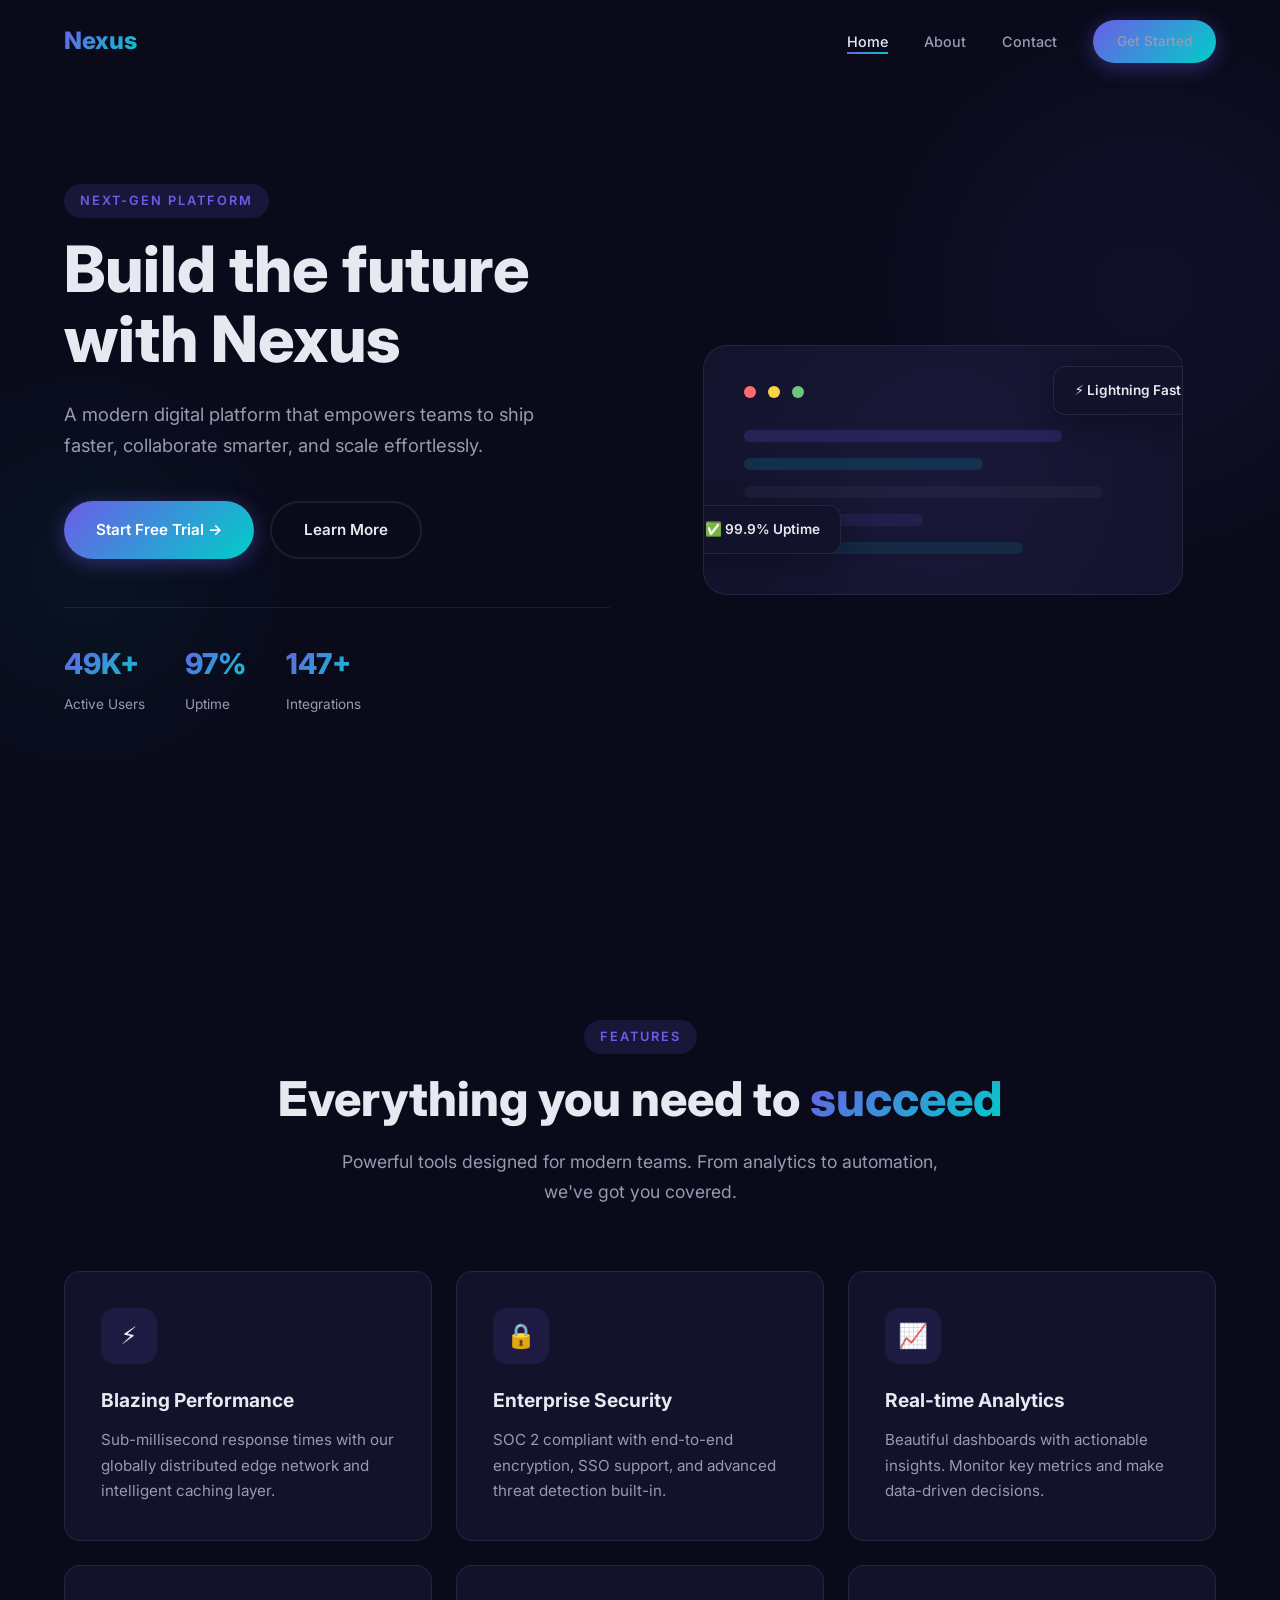
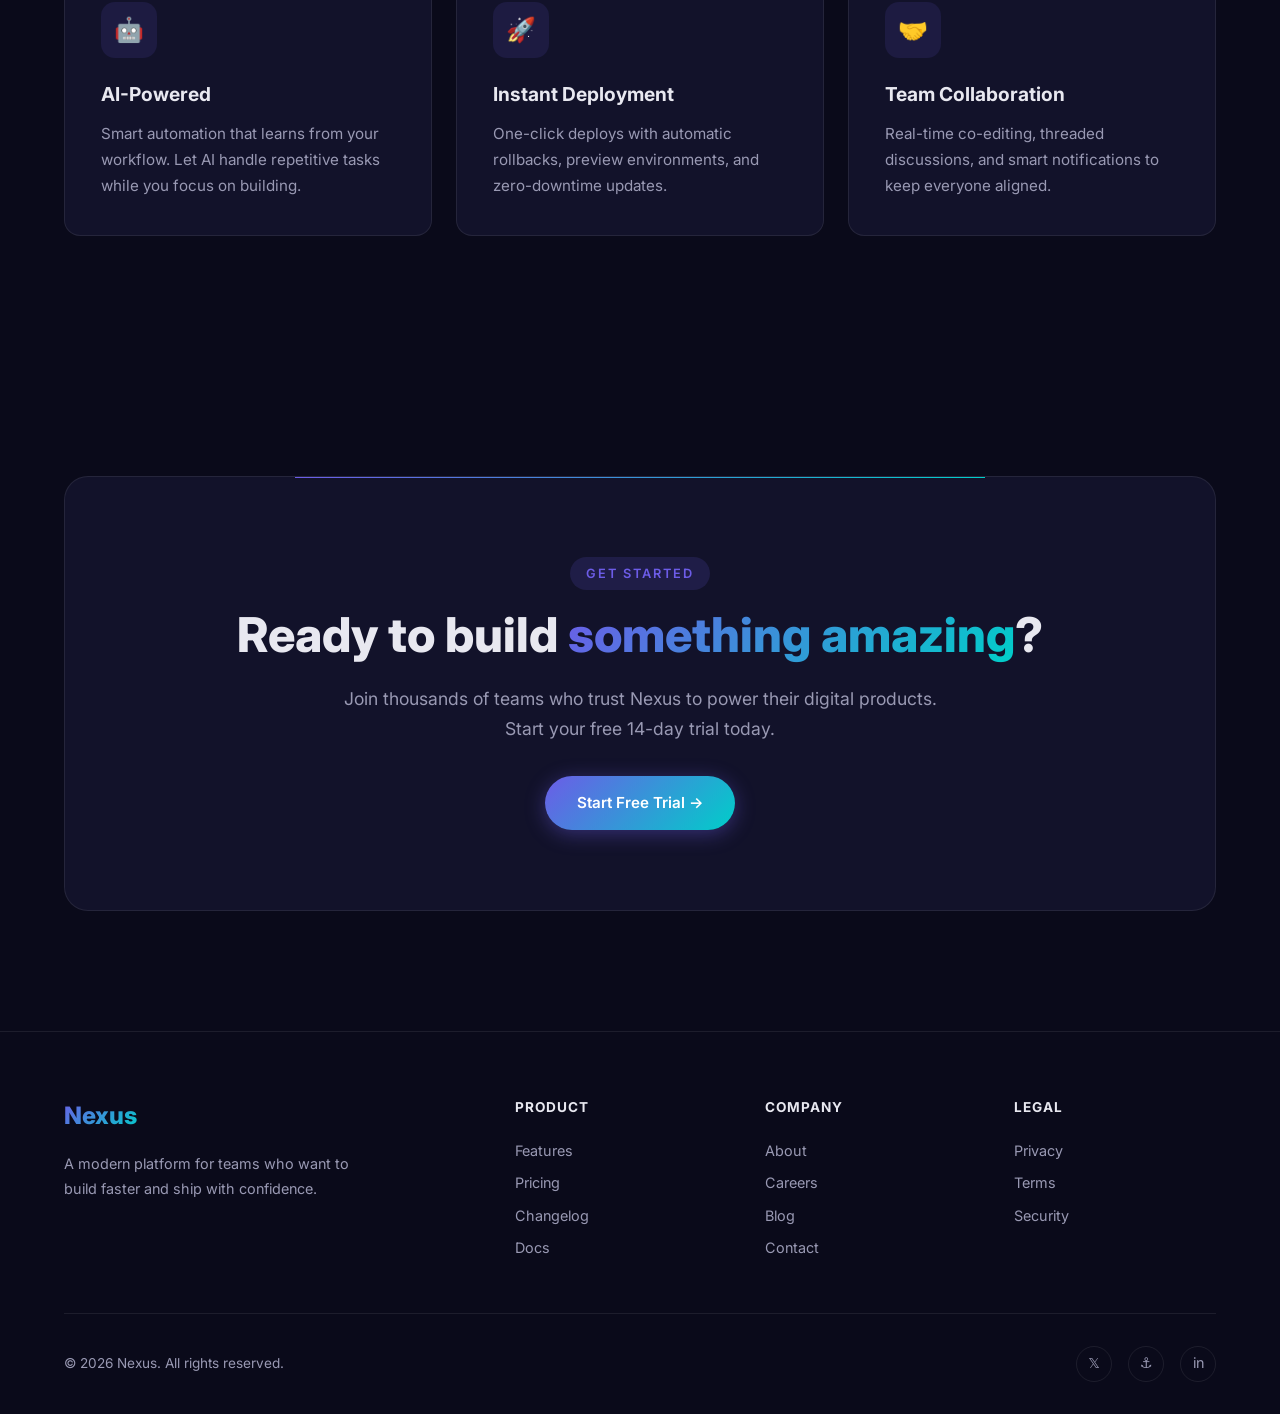
==== index.html @ 39cd7550 "Add modern 3-page Nexus website with HTML, CSS, and JS - Landing page with hero, features grid, CTA " ====
<!DOCTYPE html>
<html lang="en">
<head>
  <meta charset="UTF-8">
  <meta name="viewport" content="width=device-width, initial-scale=1.0">
  <title>Nexus - Modern Digital Platform</title>
  <link rel="preconnect" href="https://fonts.googleapis.com">
  <link href="https://fonts.googleapis.com/css2?family=Inter:wght@400;500;600;700;800&display=swap" rel="stylesheet">
  <link rel="stylesheet" href="css/style.css">
</head>
<body>

  <!-- Navbar -->
  <nav class="navbar">
    <div class="container">
      <a href="index.html" class="logo">Nexus</a>
      <ul class="nav-links">
        <li><a href="index.html" class="active">Home</a></li>
        <li><a href="about.html">About</a></li>
        <li><a href="contact.html">Contact</a></li>
        <li><a href="contact.html" class="btn btn-primary nav-cta">Get Started</a></li>
      </ul>
      <button class="hamburger" aria-label="Toggle menu">
        <span></span><span></span><span></span>
      </button>
    </div>
  </nav>

  <!-- Hero -->
  <section class="hero">
    <div class="orb orb-1"></div>
    <div class="orb orb-2"></div>
    <div class="container">
      <div class="hero-grid">
        <div class="hero-content fade-up">
          <span class="section-label">Next-Gen Platform</span>
          <h1>Build the future with <span class="highlight">Nexus</span></h1>
          <p>A modern digital platform that empowers teams to ship faster, collaborate smarter, and scale effortlessly.</p>
          <div class="hero-buttons">
            <a href="contact.html" class="btn btn-primary">Start Free Trial &rarr;</a>
            <a href="about.html" class="btn btn-outline">Learn More</a>
          </div>
          <div class="hero-stats">
            <div class="stat">
              <h3 data-count="50" data-suffix="K+">0</h3>
              <p>Active Users</p>
            </div>
            <div class="stat">
              <h3 data-count="99" data-suffix="%">0</h3>
              <p>Uptime</p>
            </div>
            <div class="stat">
              <h3 data-count="150" data-suffix="+">0</h3>
              <p>Integrations</p>
            </div>
          </div>
        </div>
        <div class="hero-visual fade-up">
          <div class="hero-card">
            <div class="hero-card-header">
              <div class="hero-card-dot"></div>
              <div class="hero-card-dot"></div>
              <div class="hero-card-dot"></div>
            </div>
            <div class="hero-card-lines">
              <div class="hero-card-line"></div>
              <div class="hero-card-line"></div>
              <div class="hero-card-line"></div>
              <div class="hero-card-line"></div>
              <div class="hero-card-line"></div>
            </div>
            <div class="floating-badge badge-1">&#9889; Lightning Fast</div>
            <div class="floating-badge badge-2">&#9989; 99.9% Uptime</div>
          </div>
        </div>
      </div>
    </div>
  </section>

  <!-- Features -->
  <section class="features" id="features">
    <div class="container">
      <div class="features-header fade-up">
        <span class="section-label">Features</span>
        <h2 class="section-title">Everything you need to <span class="highlight">succeed</span></h2>
        <p class="section-desc">Powerful tools designed for modern teams. From analytics to automation, we've got you covered.</p>
      </div>
      <div class="features-grid">
        <div class="feature-card fade-up">
          <div class="feature-icon">&#9889;</div>
          <h3>Blazing Performance</h3>
          <p>Sub-millisecond response times with our globally distributed edge network and intelligent caching layer.</p>
        </div>
        <div class="feature-card fade-up">
          <div class="feature-icon">&#128274;</div>
          <h3>Enterprise Security</h3>
          <p>SOC 2 compliant with end-to-end encryption, SSO support, and advanced threat detection built-in.</p>
        </div>
        <div class="feature-card fade-up">
          <div class="feature-icon">&#128200;</div>
          <h3>Real-time Analytics</h3>
          <p>Beautiful dashboards with actionable insights. Monitor key metrics and make data-driven decisions.</p>
        </div>
        <div class="feature-card fade-up">
          <div class="feature-icon">&#129302;</div>
          <h3>AI-Powered</h3>
          <p>Smart automation that learns from your workflow. Let AI handle repetitive tasks while you focus on building.</p>
        </div>
        <div class="feature-card fade-up">
          <div class="feature-icon">&#128640;</div>
          <h3>Instant Deployment</h3>
          <p>One-click deploys with automatic rollbacks, preview environments, and zero-downtime updates.</p>
        </div>
        <div class="feature-card fade-up">
          <div class="feature-icon">&#129309;</div>
          <h3>Team Collaboration</h3>
          <p>Real-time co-editing, threaded discussions, and smart notifications to keep everyone aligned.</p>
        </div>
      </div>
    </div>
  </section>

  <!-- CTA -->
  <section class="cta">
    <div class="container">
      <div class="cta-box fade-up">
        <span class="section-label">Get Started</span>
        <h2 class="section-title">Ready to build <span class="highlight">something amazing</span>?</h2>
        <p class="section-desc">Join thousands of teams who trust Nexus to power their digital products. Start your free 14-day trial today.</p>
        <a href="contact.html" class="btn btn-primary">Start Free Trial &rarr;</a>
      </div>
    </div>
  </section>

  <!-- Footer -->
  <footer class="footer">
    <div class="container">
      <div class="footer-grid">
        <div class="footer-brand">
          <a href="index.html" class="logo">Nexus</a>
          <p>A modern platform for teams who want to build faster and ship with confidence.</p>
        </div>
        <div class="footer-col">
          <h4>Product</h4>
          <a href="#">Features</a>
          <a href="#">Pricing</a>
          <a href="#">Changelog</a>
          <a href="#">Docs</a>
        </div>
        <div class="footer-col">
          <h4>Company</h4>
          <a href="about.html">About</a>
          <a href="#">Careers</a>
          <a href="#">Blog</a>
          <a href="contact.html">Contact</a>
        </div>
        <div class="footer-col">
          <h4>Legal</h4>
          <a href="#">Privacy</a>
          <a href="#">Terms</a>
          <a href="#">Security</a>
        </div>
      </div>
      <div class="footer-bottom">
        <p>&copy; 2026 Nexus. All rights reserved.</p>
        <div class="footer-socials">
          <a href="#" aria-label="Twitter">&#120143;</a>
          <a href="#" aria-label="GitHub">&#9875;</a>
          <a href="#" aria-label="LinkedIn">in</a>
        </div>
      </div>
    </div>
  </footer>

  <script src="js/main.js"></script>
</body>
</html>
---- css/style.css ----
/* ===== CSS Variables & Reset ===== */
:root {
  --primary: #6c5ce7;
  --primary-dark: #5a4bd1;
  --accent: #00cec9;
  --bg-dark: #0a0a1a;
  --bg-card: #12122a;
  --bg-glass: rgba(255, 255, 255, 0.04);
  --text: #e8e8f0;
  --text-muted: #9999b3;
  --border: rgba(255, 255, 255, 0.08);
  --gradient: linear-gradient(135deg, #6c5ce7, #00cec9);
  --radius: 16px;
  --shadow: 0 8px 32px rgba(0, 0, 0, 0.3);
}

*, *::before, *::after {
  margin: 0;
  padding: 0;
  box-sizing: border-box;
}

html {
  scroll-behavior: smooth;
  font-size: 16px;
}

body {
  font-family: 'Inter', system-ui, -apple-system, sans-serif;
  background: var(--bg-dark);
  color: var(--text);
  line-height: 1.7;
  overflow-x: hidden;
}

a {
  text-decoration: none;
  color: inherit;
}

ul { list-style: none; }
img { max-width: 100%; display: block; }

/* ===== Utility ===== */
.container {
  max-width: 1200px;
  margin: 0 auto;
  padding: 0 24px;
}

.btn {
  display: inline-flex;
  align-items: center;
  gap: 8px;
  padding: 14px 32px;
  border-radius: 50px;
  font-size: 0.95rem;
  font-weight: 600;
  border: none;
  cursor: pointer;
  transition: all 0.3s ease;
  font-family: inherit;
}

.btn-primary {
  background: var(--gradient);
  color: #fff;
  box-shadow: 0 4px 20px rgba(108, 92, 231, 0.4);
}

.btn-primary:hover {
  transform: translateY(-2px);
  box-shadow: 0 8px 30px rgba(108, 92, 231, 0.6);
}

.btn-outline {
  background: transparent;
  color: var(--text);
  border: 2px solid var(--border);
}

.btn-outline:hover {
  border-color: var(--accent);
  color: var(--accent);
}

.section-label {
  display: inline-block;
  padding: 6px 16px;
  border-radius: 50px;
  font-size: 0.8rem;
  font-weight: 600;
  text-transform: uppercase;
  letter-spacing: 2px;
  background: rgba(108, 92, 231, 0.15);
  color: var(--primary);
  margin-bottom: 16px;
}

.section-title {
  font-size: clamp(2rem, 4vw, 3rem);
  font-weight: 800;
  line-height: 1.2;
  margin-bottom: 20px;
}

.section-title .highlight {
  background: var(--gradient);
  -webkit-background-clip: text;
  -webkit-text-fill-color: transparent;
  background-clip: text;
}

.section-desc {
  color: var(--text-muted);
  font-size: 1.1rem;
  max-width: 600px;
}

/* ===== Navbar ===== */
.navbar {
  position: fixed;
  top: 0;
  left: 0;
  right: 0;
  z-index: 1000;
  padding: 20px 0;
  transition: all 0.3s ease;
}

.navbar.scrolled {
  background: rgba(10, 10, 26, 0.9);
  backdrop-filter: blur(20px);
  padding: 14px 0;
  border-bottom: 1px solid var(--border);
}

.navbar .container {
  display: flex;
  align-items: center;
  justify-content: space-between;
}

.logo {
  font-size: 1.5rem;
  font-weight: 800;
  background: var(--gradient);
  -webkit-background-clip: text;
  -webkit-text-fill-color: transparent;
  background-clip: text;
}

.nav-links {
  display: flex;
  align-items: center;
  gap: 36px;
}

.nav-links a {
  font-size: 0.9rem;
  font-weight: 500;
  color: var(--text-muted);
  transition: color 0.3s;
  position: relative;
}

.nav-links a::after {
  content: '';
  position: absolute;
  bottom: -4px;
  left: 0;
  width: 0;
  height: 2px;
  background: var(--gradient);
  transition: width 0.3s;
}

.nav-links a:hover,
.nav-links a.active {
  color: var(--text);
}

.nav-links a:hover::after,
.nav-links a.active::after {
  width: 100%;
}

.nav-cta {
  padding: 10px 24px !important;
  font-size: 0.85rem !important;
}

.hamburger {
  display: none;
  flex-direction: column;
  gap: 5px;
  cursor: pointer;
  background: none;
  border: none;
  padding: 4px;
}

.hamburger span {
  width: 24px;
  height: 2px;
  background: var(--text);
  transition: all 0.3s;
  border-radius: 2px;
}

/* ===== Hero Section ===== */
.hero {
  min-height: 100vh;
  display: flex;
  align-items: center;
  position: relative;
  padding: 120px 0 80px;
}

.hero-grid {
  display: grid;
  grid-template-columns: 1fr 1fr;
  gap: 60px;
  align-items: center;
}

.hero-content h1 {
  font-size: clamp(2.5rem, 5vw, 4rem);
  font-weight: 800;
  line-height: 1.1;
  margin-bottom: 24px;
}

.hero-content p {
  color: var(--text-muted);
  font-size: 1.15rem;
  margin-bottom: 40px;
  max-width: 500px;
}

.hero-buttons {
  display: flex;
  gap: 16px;
  flex-wrap: wrap;
}

.hero-stats {
  display: flex;
  gap: 40px;
  margin-top: 48px;
  padding-top: 32px;
  border-top: 1px solid var(--border);
}

.stat h3 {
  font-size: 1.8rem;
  font-weight: 800;
  background: var(--gradient);
  -webkit-background-clip: text;
  -webkit-text-fill-color: transparent;
  background-clip: text;
}

.stat p {
  color: var(--text-muted);
  font-size: 0.85rem;
  margin-top: 4px;
}

.hero-visual {
  position: relative;
  display: flex;
  justify-content: center;
}

.hero-card {
  width: 100%;
  max-width: 480px;
  background: var(--bg-card);
  border: 1px solid var(--border);
  border-radius: 24px;
  padding: 40px;
  position: relative;
  overflow: hidden;
}

.hero-card::before {
  content: '';
  position: absolute;
  top: -50%;
  right: -50%;
  width: 200%;
  height: 200%;
  background: radial-gradient(circle, rgba(108, 92, 231, 0.08) 0%, transparent 60%);
  pointer-events: none;
}

.hero-card-header {
  display: flex;
  align-items: center;
  gap: 12px;
  margin-bottom: 32px;
}

.hero-card-dot {
  width: 12px;
  height: 12px;
  border-radius: 50%;
}

.hero-card-dot:nth-child(1) { background: #ff6b6b; }
.hero-card-dot:nth-child(2) { background: #ffd93d; }
.hero-card-dot:nth-child(3) { background: #6bcb77; }

.hero-card-lines {
  display: flex;
  flex-direction: column;
  gap: 16px;
}

.hero-card-line {
  height: 12px;
  border-radius: 6px;
  background: var(--bg-glass);
}

.hero-card-line:nth-child(1) { width: 80%; background: rgba(108, 92, 231, 0.2); }
.hero-card-line:nth-child(2) { width: 60%; background: rgba(0, 206, 201, 0.15); }
.hero-card-line:nth-child(3) { width: 90%; }
.hero-card-line:nth-child(4) { width: 45%; background: rgba(108, 92, 231, 0.12); }
.hero-card-line:nth-child(5) { width: 70%; background: rgba(0, 206, 201, 0.1); }

.floating-badge {
  position: absolute;
  padding: 12px 20px;
  background: var(--bg-card);
  border: 1px solid var(--border);
  border-radius: 12px;
  font-size: 0.85rem;
  font-weight: 600;
  box-shadow: var(--shadow);
  animation: float 3s ease-in-out infinite;
}

.badge-1 { top: 20px; right: -20px; animation-delay: 0s; }
.badge-2 { bottom: 40px; left: -20px; animation-delay: 1.5s; }

@keyframes float {
  0%, 100% { transform: translateY(0); }
  50% { transform: translateY(-10px); }
}

/* ===== Orb Background ===== */
.orb {
  position: absolute;
  border-radius: 50%;
  filter: blur(80px);
  pointer-events: none;
  opacity: 0.5;
}

.orb-1 {
  width: 400px;
  height: 400px;
  background: rgba(108, 92, 231, 0.15);
  top: 10%;
  right: -5%;
}

.orb-2 {
  width: 300px;
  height: 300px;
  background: rgba(0, 206, 201, 0.1);
  bottom: 20%;
  left: -5%;
}

/* ===== Features Section ===== */
.features {
  padding: 120px 0;
}

.features-header {
  text-align: center;
  margin-bottom: 64px;
}

.features-header .section-desc {
  margin: 0 auto;
}

.features-grid {
  display: grid;
  grid-template-columns: repeat(3, 1fr);
  gap: 24px;
}

.feature-card {
  background: var(--bg-card);
  border: 1px solid var(--border);
  border-radius: var(--radius);
  padding: 36px;
  transition: all 0.4s ease;
  position: relative;
  overflow: hidden;
}

.feature-card::before {
  content: '';
  position: absolute;
  top: 0;
  left: 0;
  right: 0;
  height: 3px;
  background: var(--gradient);
  transform: scaleX(0);
  transition: transform 0.4s ease;
}

.feature-card:hover {
  transform: translateY(-4px);
  border-color: rgba(108, 92, 231, 0.3);
}

.feature-card:hover::before {
  transform: scaleX(1);
}

.feature-icon {
  width: 56px;
  height: 56px;
  border-radius: 14px;
  display: flex;
  align-items: center;
  justify-content: center;
  font-size: 1.5rem;
  margin-bottom: 20px;
  background: rgba(108, 92, 231, 0.12);
}

.feature-card h3 {
  font-size: 1.2rem;
  font-weight: 700;
  margin-bottom: 10px;
}

.feature-card p {
  color: var(--text-muted);
  font-size: 0.95rem;
}

/* ===== CTA Section ===== */
.cta {
  padding: 120px 0;
}

.cta-box {
  background: var(--bg-card);
  border: 1px solid var(--border);
  border-radius: 24px;
  padding: 80px;
  text-align: center;
  position: relative;
  overflow: hidden;
}

.cta-box::before {
  content: '';
  position: absolute;
  top: 0;
  left: 50%;
  transform: translateX(-50%);
  width: 60%;
  height: 1px;
  background: var(--gradient);
}

.cta-box .section-desc {
  margin: 0 auto 32px;
}

/* ===== About Page ===== */
.page-hero {
  padding: 160px 0 80px;
  text-align: center;
  position: relative;
}

.page-hero .section-desc {
  margin: 0 auto;
}

.about-mission {
  padding: 80px 0 120px;
}

.mission-grid {
  display: grid;
  grid-template-columns: 1fr 1fr;
  gap: 60px;
  align-items: center;
}

.mission-visual {
  background: var(--bg-card);
  border: 1px solid var(--border);
  border-radius: 24px;
  padding: 48px;
  display: grid;
  grid-template-columns: 1fr 1fr;
  gap: 20px;
}

.mission-stat {
  text-align: center;
  padding: 24px;
  border-radius: 16px;
  background: var(--bg-glass);
}

.mission-stat h3 {
  font-size: 2rem;
  font-weight: 800;
  background: var(--gradient);
  -webkit-background-clip: text;
  -webkit-text-fill-color: transparent;
  background-clip: text;
}

.mission-stat p {
  color: var(--text-muted);
  font-size: 0.85rem;
  margin-top: 4px;
}

.mission-content h2 {
  font-size: 2.2rem;
  font-weight: 800;
  margin-bottom: 20px;
}

.mission-content p {
  color: var(--text-muted);
  font-size: 1.05rem;
  margin-bottom: 16px;
}

/* Team Section */
.team {
  padding: 120px 0;
}

.team-header {
  text-align: center;
  margin-bottom: 64px;
}

.team-header .section-desc {
  margin: 0 auto;
}

.team-grid {
  display: grid;
  grid-template-columns: repeat(3, 1fr);
  gap: 24px;
}

.team-card {
  background: var(--bg-card);
  border: 1px solid var(--border);
  border-radius: var(--radius);
  padding: 36px;
  text-align: center;
  transition: all 0.4s ease;
}

.team-card:hover {
  transform: translateY(-4px);
  border-color: rgba(108, 92, 231, 0.3);
}

.team-avatar {
  width: 80px;
  height: 80px;
  border-radius: 50%;
  background: var(--gradient);
  margin: 0 auto 20px;
  display: flex;
  align-items: center;
  justify-content: center;
  font-size: 2rem;
  font-weight: 700;
  color: #fff;
}

.team-card h3 {
  font-size: 1.15rem;
  font-weight: 700;
  margin-bottom: 4px;
}

.team-card .role {
  color: var(--accent);
  font-size: 0.85rem;
  font-weight: 500;
  margin-bottom: 12px;
}

.team-card p {
  color: var(--text-muted);
  font-size: 0.9rem;
}

/* Values Section */
.values {
  padding: 80px 0 120px;
}

.values-header {
  text-align: center;
  margin-bottom: 64px;
}

.values-header .section-desc {
  margin: 0 auto;
}

.values-grid {
  display: grid;
  grid-template-columns: repeat(4, 1fr);
  gap: 24px;
}

.value-card {
  background: var(--bg-card);
  border: 1px solid var(--border);
  border-radius: var(--radius);
  padding: 32px;
  text-align: center;
  transition: all 0.3s ease;
}

.value-card:hover {
  border-color: rgba(0, 206, 201, 0.3);
}

.value-icon {
  font-size: 2rem;
  margin-bottom: 16px;
}

.value-card h3 {
  font-size: 1.05rem;
  font-weight: 700;
  margin-bottom: 8px;
}

.value-card p {
  color: var(--text-muted);
  font-size: 0.85rem;
}

/* ===== Contact Page ===== */
.contact-section {
  padding: 80px 0 120px;
}

.contact-grid {
  display: grid;
  grid-template-columns: 1fr 1fr;
  gap: 48px;
}

.contact-info {
  display: flex;
  flex-direction: column;
  gap: 32px;
}

.contact-item {
  display: flex;
  gap: 16px;
  align-items: flex-start;
}

.contact-item-icon {
  width: 48px;
  height: 48px;
  border-radius: 12px;
  background: rgba(108, 92, 231, 0.12);
  display: flex;
  align-items: center;
  justify-content: center;
  font-size: 1.2rem;
  flex-shrink: 0;
}

.contact-item h3 {
  font-size: 1rem;
  font-weight: 700;
  margin-bottom: 4px;
}

.contact-item p {
  color: var(--text-muted);
  font-size: 0.9rem;
}

.contact-form-wrapper {
  background: var(--bg-card);
  border: 1px solid var(--border);
  border-radius: 24px;
  padding: 40px;
}

.contact-form {
  display: flex;
  flex-direction: column;
  gap: 20px;
}

.form-group {
  display: flex;
  flex-direction: column;
  gap: 8px;
}

.form-group label {
  font-size: 0.85rem;
  font-weight: 600;
  color: var(--text-muted);
}

.form-group input,
.form-group textarea,
.form-group select {
  background: var(--bg-glass);
  border: 1px solid var(--border);
  border-radius: 12px;
  padding: 14px 18px;
  color: var(--text);
  font-family: inherit;
  font-size: 0.95rem;
  transition: border-color 0.3s;
  outline: none;
}

.form-group input:focus,
.form-group textarea:focus,
.form-group select:focus {
  border-color: var(--primary);
}

.form-group textarea {
  resize: vertical;
  min-height: 120px;
}

.form-row {
  display: grid;
  grid-template-columns: 1fr 1fr;
  gap: 20px;
}

.form-submit {
  width: 100%;
  justify-content: center;
  margin-top: 8px;
}

/* Map placeholder */
.map-section {
  padding: 0 0 120px;
}

.map-placeholder {
  background: var(--bg-card);
  border: 1px solid var(--border);
  border-radius: 24px;
  height: 300px;
  display: flex;
  align-items: center;
  justify-content: center;
  color: var(--text-muted);
  font-size: 1.1rem;
  position: relative;
  overflow: hidden;
}

.map-placeholder::before {
  content: '';
  position: absolute;
  inset: 0;
  background:
    repeating-linear-gradient(0deg, transparent, transparent 40px, var(--border) 40px, var(--border) 41px),
    repeating-linear-gradient(90deg, transparent, transparent 40px, var(--border) 40px, var(--border) 41px);
  opacity: 0.3;
}

/* ===== Footer ===== */
.footer {
  padding: 64px 0 32px;
  border-top: 1px solid var(--border);
}

.footer-grid {
  display: grid;
  grid-template-columns: 2fr 1fr 1fr 1fr;
  gap: 48px;
  margin-bottom: 48px;
}

.footer-brand .logo {
  margin-bottom: 16px;
  display: inline-block;
}

.footer-brand p {
  color: var(--text-muted);
  font-size: 0.9rem;
  max-width: 300px;
}

.footer-col h4 {
  font-size: 0.85rem;
  font-weight: 700;
  text-transform: uppercase;
  letter-spacing: 1px;
  margin-bottom: 16px;
  color: var(--text);
}

.footer-col a {
  display: block;
  color: var(--text-muted);
  font-size: 0.9rem;
  padding: 4px 0;
  transition: color 0.3s;
}

.footer-col a:hover {
  color: var(--accent);
}

.footer-bottom {
  padding-top: 32px;
  border-top: 1px solid var(--border);
  display: flex;
  justify-content: space-between;
  align-items: center;
  color: var(--text-muted);
  font-size: 0.85rem;
}

.footer-socials {
  display: flex;
  gap: 16px;
}

.footer-socials a {
  width: 36px;
  height: 36px;
  border-radius: 50%;
  border: 1px solid var(--border);
  display: flex;
  align-items: center;
  justify-content: center;
  font-size: 0.9rem;
  transition: all 0.3s;
}

.footer-socials a:hover {
  border-color: var(--primary);
  background: rgba(108, 92, 231, 0.12);
}

/* ===== Animations ===== */
.fade-up {
  opacity: 0;
  transform: translateY(30px);
  transition: all 0.6s ease;
}

.fade-up.visible {
  opacity: 1;
  transform: translateY(0);
}

/* ===== Responsive ===== */
@media (max-width: 1024px) {
  .features-grid { grid-template-columns: repeat(2, 1fr); }
  .team-grid { grid-template-columns: repeat(2, 1fr); }
  .values-grid { grid-template-columns: repeat(2, 1fr); }
  .footer-grid { grid-template-columns: 1fr 1fr; gap: 32px; }
}

@media (max-width: 768px) {
  .nav-links { display: none; }
  .nav-links.open {
    display: flex;
    flex-direction: column;
    position: absolute;
    top: 100%;
    left: 0;
    right: 0;
    background: rgba(10, 10, 26, 0.98);
    backdrop-filter: blur(20px);
    padding: 24px;
    gap: 20px;
    border-bottom: 1px solid var(--border);
  }
  .hamburger { display: flex; }
  .hero-grid { grid-template-columns: 1fr; text-align: center; }
  .hero-content p { margin: 0 auto 40px; }
  .hero-buttons { justify-content: center; }
  .hero-stats { justify-content: center; }
  .hero-visual { margin-top: 40px; }
  .features-grid { grid-template-columns: 1fr; }
  .mission-grid { grid-template-columns: 1fr; }
  .contact-grid { grid-template-columns: 1fr; }
  .form-row { grid-template-columns: 1fr; }
  .team-grid { grid-template-columns: 1fr; }
  .values-grid { grid-template-columns: 1fr 1fr; }
  .cta-box { padding: 48px 24px; }
  .footer-grid { grid-template-columns: 1fr; }
  .footer-bottom { flex-direction: column; gap: 16px; text-align: center; }
}
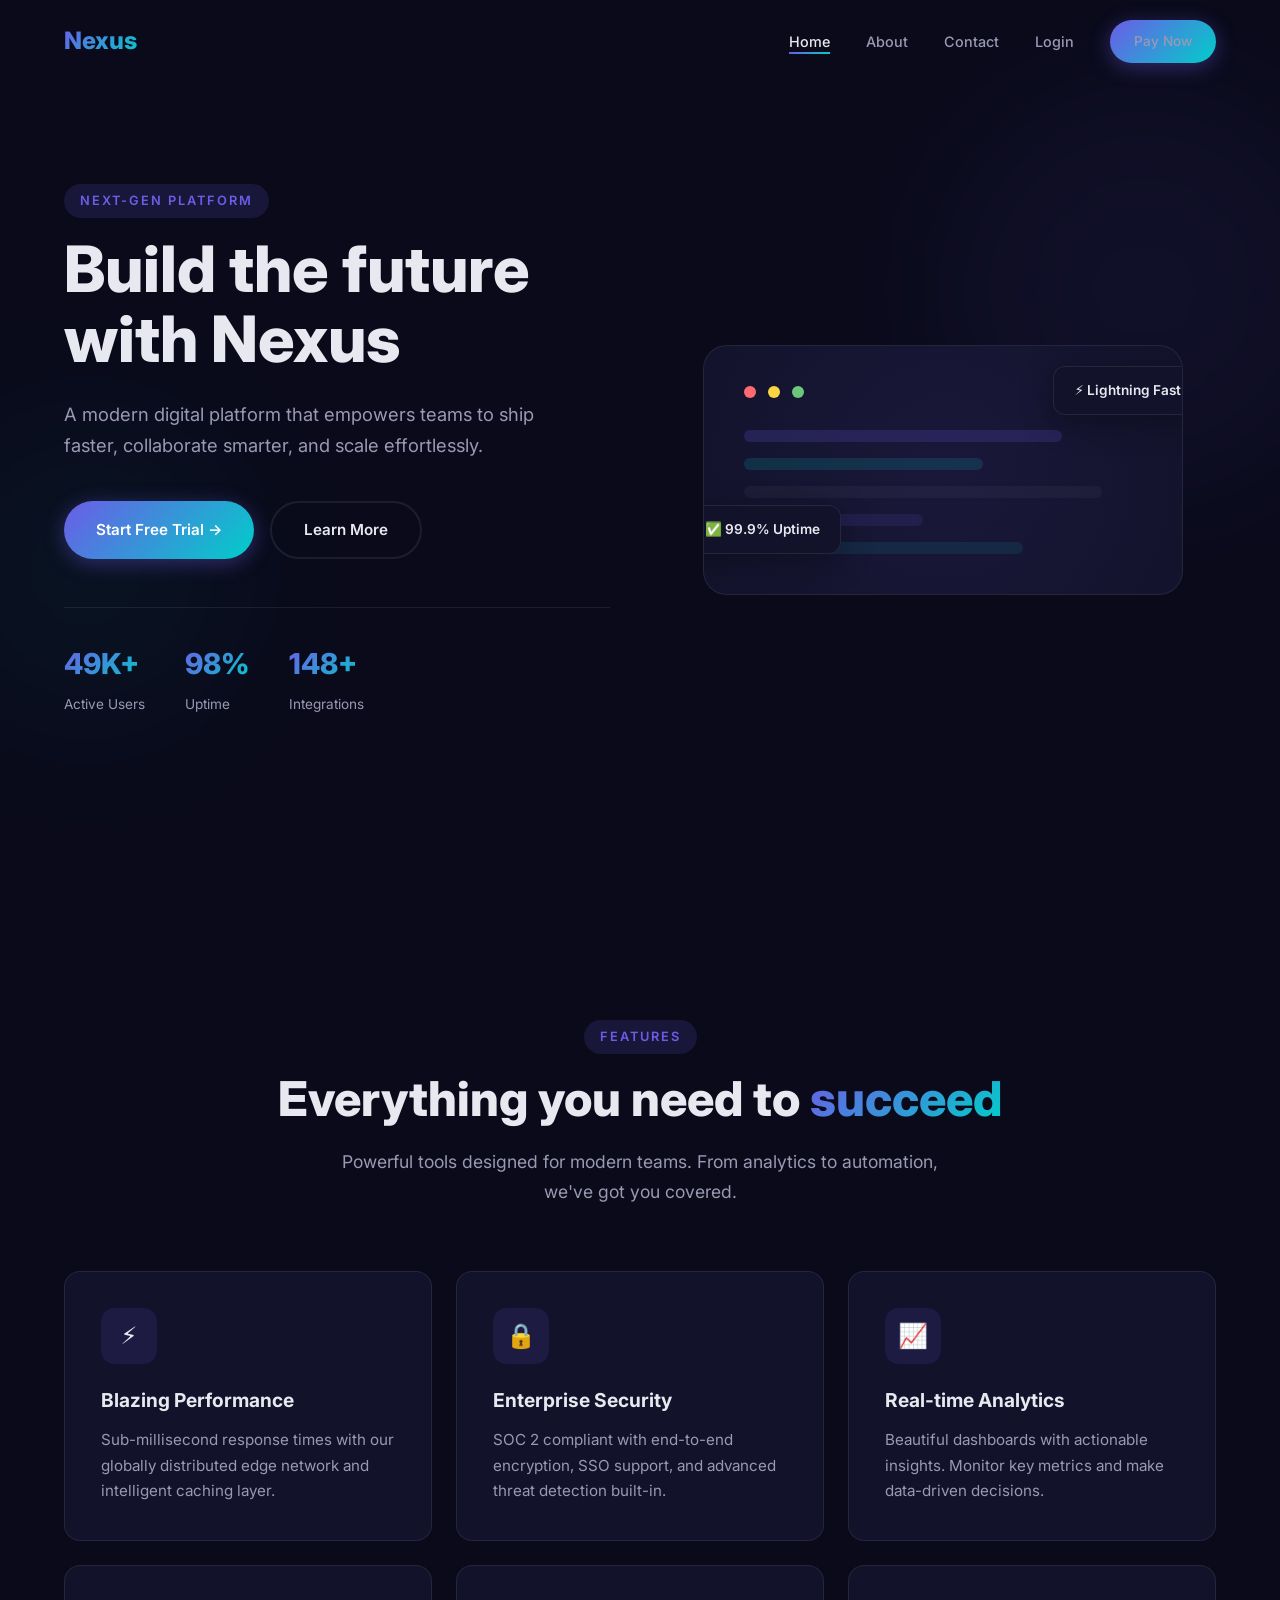
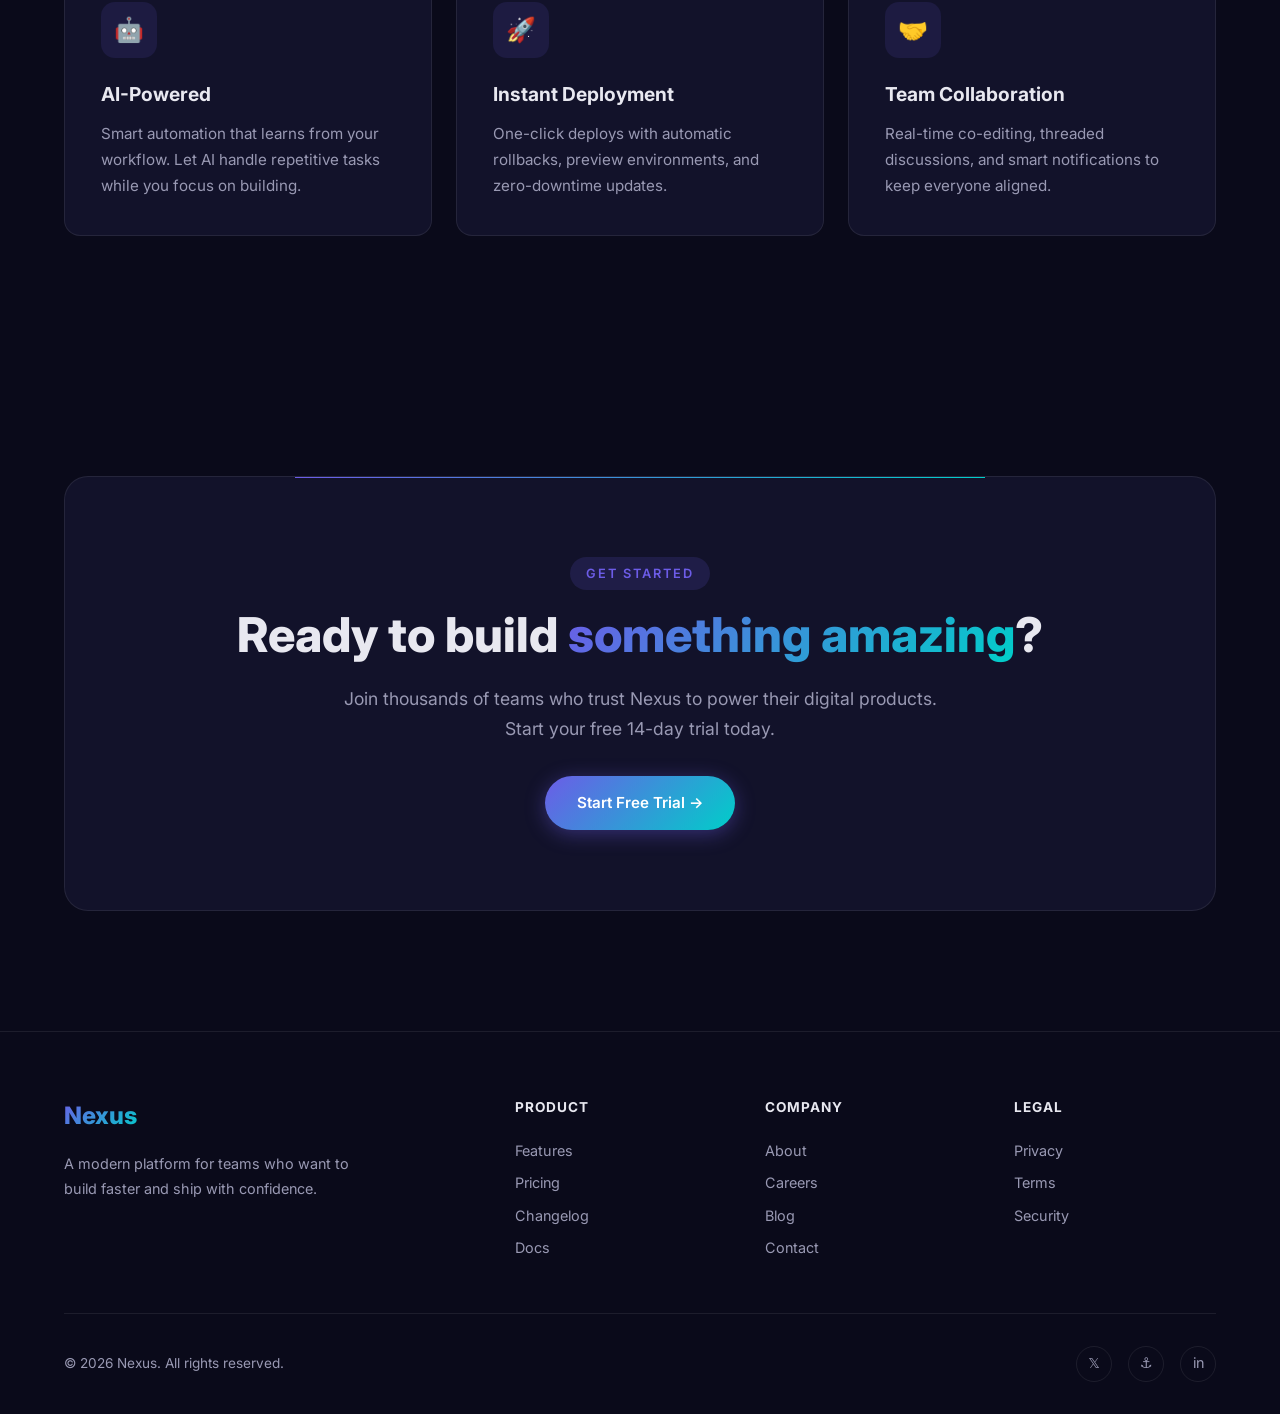
==== commit 4563cde1: "Add login page and UPI payment page with QR code generation - Full login page with email/password, r" ====
--- a/index.html
+++ b/index.html
@@ -18,7 +18,8 @@
         <li><a href="index.html" class="active">Home</a></li>
         <li><a href="about.html">About</a></li>
         <li><a href="contact.html">Contact</a></li>
-        <li><a href="contact.html" class="btn btn-primary nav-cta">Get Started</a></li>
+        <li><a href="login.html">Login</a></li>
+        <li><a href="payment.html" class="btn btn-primary nav-cta">Pay Now</a></li>
       </ul>
       <button class="hamburger" aria-label="Toggle menu">
         <span></span><span></span><span></span>
--- a/css/style.css
+++ b/css/style.css
@@ -924,4 +924,556 @@
   .cta-box { padding: 48px 24px; }
   .footer-grid { grid-template-columns: 1fr; }
   .footer-bottom { flex-direction: column; gap: 16px; text-align: center; }
-}
+  .login-wrapper { grid-template-columns: 1fr; }
+  .login-left { display: none; }
+  .payment-grid { grid-template-columns: 1fr; }
+}
+
+/* ===== Login Page ===== */
+.login-section {
+  min-height: 100vh;
+  display: flex;
+  align-items: center;
+  position: relative;
+  padding: 120px 0 80px;
+}
+
+.login-wrapper {
+  display: grid;
+  grid-template-columns: 1fr 1fr;
+  gap: 60px;
+  align-items: center;
+}
+
+.login-left {
+  display: flex;
+  flex-direction: column;
+  gap: 48px;
+}
+
+.login-features {
+  display: flex;
+  flex-direction: column;
+  gap: 24px;
+}
+
+.login-feature {
+  display: flex;
+  gap: 16px;
+  align-items: flex-start;
+}
+
+.login-feature-icon {
+  width: 48px;
+  height: 48px;
+  border-radius: 12px;
+  background: rgba(108, 92, 231, 0.12);
+  display: flex;
+  align-items: center;
+  justify-content: center;
+  font-size: 1.2rem;
+  flex-shrink: 0;
+}
+
+.login-feature h4 {
+  font-size: 1rem;
+  font-weight: 700;
+  margin-bottom: 4px;
+}
+
+.login-feature p {
+  color: var(--text-muted);
+  font-size: 0.85rem;
+}
+
+.login-right {
+  display: flex;
+  justify-content: center;
+}
+
+.login-card {
+  width: 100%;
+  max-width: 440px;
+  background: var(--bg-card);
+  border: 1px solid var(--border);
+  border-radius: 24px;
+  padding: 48px 40px;
+  position: relative;
+  overflow: hidden;
+}
+
+.login-card::before {
+  content: '';
+  position: absolute;
+  top: 0;
+  left: 0;
+  right: 0;
+  height: 3px;
+  background: var(--gradient);
+}
+
+.login-form {
+  display: flex;
+  flex-direction: column;
+  gap: 20px;
+}
+
+.password-wrapper {
+  position: relative;
+}
+
+.password-wrapper input {
+  width: 100%;
+  background: var(--bg-glass);
+  border: 1px solid var(--border);
+  border-radius: 12px;
+  padding: 14px 50px 14px 18px;
+  color: var(--text);
+  font-family: inherit;
+  font-size: 0.95rem;
+  transition: border-color 0.3s;
+  outline: none;
+}
+
+.password-wrapper input:focus {
+  border-color: var(--primary);
+}
+
+.toggle-password {
+  position: absolute;
+  right: 14px;
+  top: 50%;
+  transform: translateY(-50%);
+  background: none;
+  border: none;
+  cursor: pointer;
+  font-size: 1.1rem;
+  opacity: 0.5;
+  transition: opacity 0.3s;
+}
+
+.toggle-password:hover {
+  opacity: 1;
+}
+
+.form-options {
+  display: flex;
+  justify-content: space-between;
+  align-items: center;
+}
+
+.remember-me {
+  display: flex;
+  align-items: center;
+  gap: 8px;
+  font-size: 0.85rem;
+  color: var(--text-muted);
+  cursor: pointer;
+}
+
+.remember-me input[type="checkbox"] {
+  width: 16px;
+  height: 16px;
+  accent-color: var(--primary);
+  cursor: pointer;
+}
+
+.forgot-link {
+  font-size: 0.85rem;
+  color: var(--primary);
+  transition: color 0.3s;
+}
+
+.forgot-link:hover {
+  color: var(--accent);
+}
+
+.login-divider {
+  display: flex;
+  align-items: center;
+  gap: 16px;
+  margin: 24px 0;
+}
+
+.login-divider::before,
+.login-divider::after {
+  content: '';
+  flex: 1;
+  height: 1px;
+  background: var(--border);
+}
+
+.login-divider span {
+  font-size: 0.8rem;
+  color: var(--text-muted);
+  white-space: nowrap;
+}
+
+.social-login {
+  display: grid;
+  grid-template-columns: 1fr 1fr;
+  gap: 12px;
+}
+
+.social-btn {
+  display: flex;
+  align-items: center;
+  justify-content: center;
+  gap: 8px;
+  padding: 12px 20px;
+  background: var(--bg-glass);
+  border: 1px solid var(--border);
+  border-radius: 12px;
+  color: var(--text);
+  font-family: inherit;
+  font-size: 0.9rem;
+  font-weight: 600;
+  cursor: pointer;
+  transition: all 0.3s;
+}
+
+.social-btn:hover {
+  border-color: var(--primary);
+  background: rgba(108, 92, 231, 0.08);
+}
+
+.social-btn span {
+  font-size: 1.1rem;
+}
+
+.signup-link {
+  text-align: center;
+  margin-top: 24px;
+  font-size: 0.9rem;
+  color: var(--text-muted);
+}
+
+.signup-link a {
+  color: var(--primary);
+  font-weight: 600;
+  transition: color 0.3s;
+}
+
+.signup-link a:hover {
+  color: var(--accent);
+}
+
+/* ===== Payment Page ===== */
+.payment-section {
+  padding: 80px 0 120px;
+}
+
+.payment-grid {
+  display: grid;
+  grid-template-columns: 1fr 1fr;
+  gap: 48px;
+  align-items: start;
+}
+
+.payment-form-wrapper {
+  background: var(--bg-card);
+  border: 1px solid var(--border);
+  border-radius: 24px;
+  padding: 40px;
+}
+
+.payment-form-header {
+  text-align: center;
+  margin-bottom: 32px;
+}
+
+.payment-icon-big {
+  font-size: 2.5rem;
+  margin-bottom: 12px;
+}
+
+.payment-form-header h2 {
+  font-size: 1.6rem;
+  font-weight: 800;
+  margin-bottom: 8px;
+}
+
+.payment-form-header p {
+  color: var(--text-muted);
+  font-size: 0.9rem;
+}
+
+.payment-form {
+  display: flex;
+  flex-direction: column;
+  gap: 20px;
+}
+
+.amount-input-wrapper {
+  position: relative;
+}
+
+.amount-input-wrapper .currency-symbol {
+  position: absolute;
+  left: 16px;
+  top: 50%;
+  transform: translateY(-50%);
+  font-size: 1.1rem;
+  font-weight: 700;
+  color: var(--accent);
+}
+
+.amount-input-wrapper input {
+  width: 100%;
+  padding-left: 40px !important;
+  background: var(--bg-glass);
+  border: 1px solid var(--border);
+  border-radius: 12px;
+  padding: 14px 18px 14px 40px;
+  color: var(--text);
+  font-family: inherit;
+  font-size: 1.1rem;
+  font-weight: 700;
+  transition: border-color 0.3s;
+  outline: none;
+}
+
+.amount-input-wrapper input:focus {
+  border-color: var(--primary);
+}
+
+.quick-amounts {
+  display: flex;
+  flex-wrap: wrap;
+  gap: 8px;
+  align-items: center;
+}
+
+.quick-label {
+  font-size: 0.8rem;
+  color: var(--text-muted);
+  font-weight: 600;
+}
+
+.quick-amount-btn {
+  padding: 8px 16px;
+  border-radius: 50px;
+  border: 1px solid var(--border);
+  background: var(--bg-glass);
+  color: var(--text);
+  font-family: inherit;
+  font-size: 0.8rem;
+  font-weight: 600;
+  cursor: pointer;
+  transition: all 0.3s;
+}
+
+.quick-amount-btn:hover,
+.quick-amount-btn.active {
+  border-color: var(--primary);
+  background: rgba(108, 92, 231, 0.15);
+  color: #fff;
+}
+
+.payment-btn {
+  width: 100%;
+  justify-content: center;
+  font-size: 1rem;
+  padding: 16px 32px;
+}
+
+/* QR Panel */
+.qr-panel {
+  background: var(--bg-card);
+  border: 1px solid var(--border);
+  border-radius: 24px;
+  padding: 40px;
+  position: sticky;
+  top: 100px;
+}
+
+.qr-waiting {
+  text-align: center;
+  padding: 40px 20px;
+}
+
+.qr-placeholder-icon {
+  font-size: 3rem;
+  margin-bottom: 16px;
+  opacity: 0.5;
+}
+
+.qr-waiting h3 {
+  font-size: 1.2rem;
+  font-weight: 700;
+  margin-bottom: 8px;
+}
+
+.qr-waiting p {
+  color: var(--text-muted);
+  font-size: 0.9rem;
+  margin-bottom: 24px;
+}
+
+.payment-badges {
+  display: flex;
+  flex-wrap: wrap;
+  gap: 8px;
+  justify-content: center;
+}
+
+.payment-badge {
+  padding: 8px 14px;
+  border-radius: 50px;
+  border: 1px solid var(--border);
+  font-size: 0.75rem;
+  font-weight: 600;
+  color: var(--text-muted);
+  background: var(--bg-glass);
+}
+
+.qr-result {
+  text-align: center;
+}
+
+.qr-success-header {
+  margin-bottom: 24px;
+}
+
+.qr-success-header h3 {
+  font-size: 1.4rem;
+  font-weight: 800;
+  margin-top: 8px;
+}
+
+.qr-code-container {
+  display: flex;
+  justify-content: center;
+  margin-bottom: 24px;
+}
+
+.qr-code-box {
+  background: #fff;
+  border-radius: 16px;
+  padding: 16px;
+  display: inline-block;
+}
+
+.qr-amount-display {
+  margin-bottom: 24px;
+  padding: 16px;
+  background: var(--bg-glass);
+  border-radius: 12px;
+}
+
+.qr-amount-display span {
+  font-size: 0.8rem;
+  color: var(--text-muted);
+  text-transform: uppercase;
+  letter-spacing: 1px;
+}
+
+.qr-amount-display h2 {
+  font-size: 2.2rem;
+  font-weight: 800;
+  background: var(--gradient);
+  -webkit-background-clip: text;
+  -webkit-text-fill-color: transparent;
+  background-clip: text;
+  margin-top: 4px;
+}
+
+.qr-details {
+  text-align: left;
+  margin-bottom: 24px;
+}
+
+.qr-detail-row {
+  display: flex;
+  justify-content: space-between;
+  padding: 10px 0;
+  border-bottom: 1px solid var(--border);
+  font-size: 0.85rem;
+}
+
+.qr-detail-row span:first-child {
+  color: var(--text-muted);
+}
+
+.qr-detail-value {
+  font-weight: 600;
+  color: var(--text);
+}
+
+.qr-instructions {
+  text-align: left;
+  margin-bottom: 20px;
+}
+
+.qr-instructions p {
+  font-size: 0.85rem;
+  color: var(--text-muted);
+  padding: 6px 0;
+}
+
+.open-upi-link {
+  display: block;
+  width: 100%;
+  text-align: center;
+  padding: 14px 32px;
+  border-radius: 50px;
+  font-size: 0.95rem;
+  font-weight: 600;
+  background: var(--gradient);
+  color: #fff;
+  box-shadow: 0 4px 20px rgba(108, 92, 231, 0.4);
+  transition: all 0.3s ease;
+}
+
+.open-upi-link:hover {
+  transform: translateY(-2px);
+  box-shadow: 0 8px 30px rgba(108, 92, 231, 0.6);
+}
+
+/* Trust Section */
+.trust-section {
+  padding: 0 0 120px;
+}
+
+.trust-grid {
+  display: grid;
+  grid-template-columns: repeat(4, 1fr);
+  gap: 24px;
+}
+
+.trust-item {
+  background: var(--bg-card);
+  border: 1px solid var(--border);
+  border-radius: var(--radius);
+  padding: 32px;
+  text-align: center;
+  transition: all 0.3s ease;
+}
+
+.trust-item:hover {
+  border-color: rgba(0, 206, 201, 0.3);
+}
+
+.trust-icon {
+  font-size: 2rem;
+  margin-bottom: 12px;
+}
+
+.trust-item h4 {
+  font-size: 1rem;
+  font-weight: 700;
+  margin-bottom: 6px;
+}
+
+.trust-item p {
+  color: var(--text-muted);
+  font-size: 0.85rem;
+}
+
+@media (max-width: 1024px) {
+  .trust-grid { grid-template-columns: repeat(2, 1fr); }
+}
+
+@media (max-width: 768px) {
+  .trust-grid { grid-template-columns: 1fr 1fr; }
+}
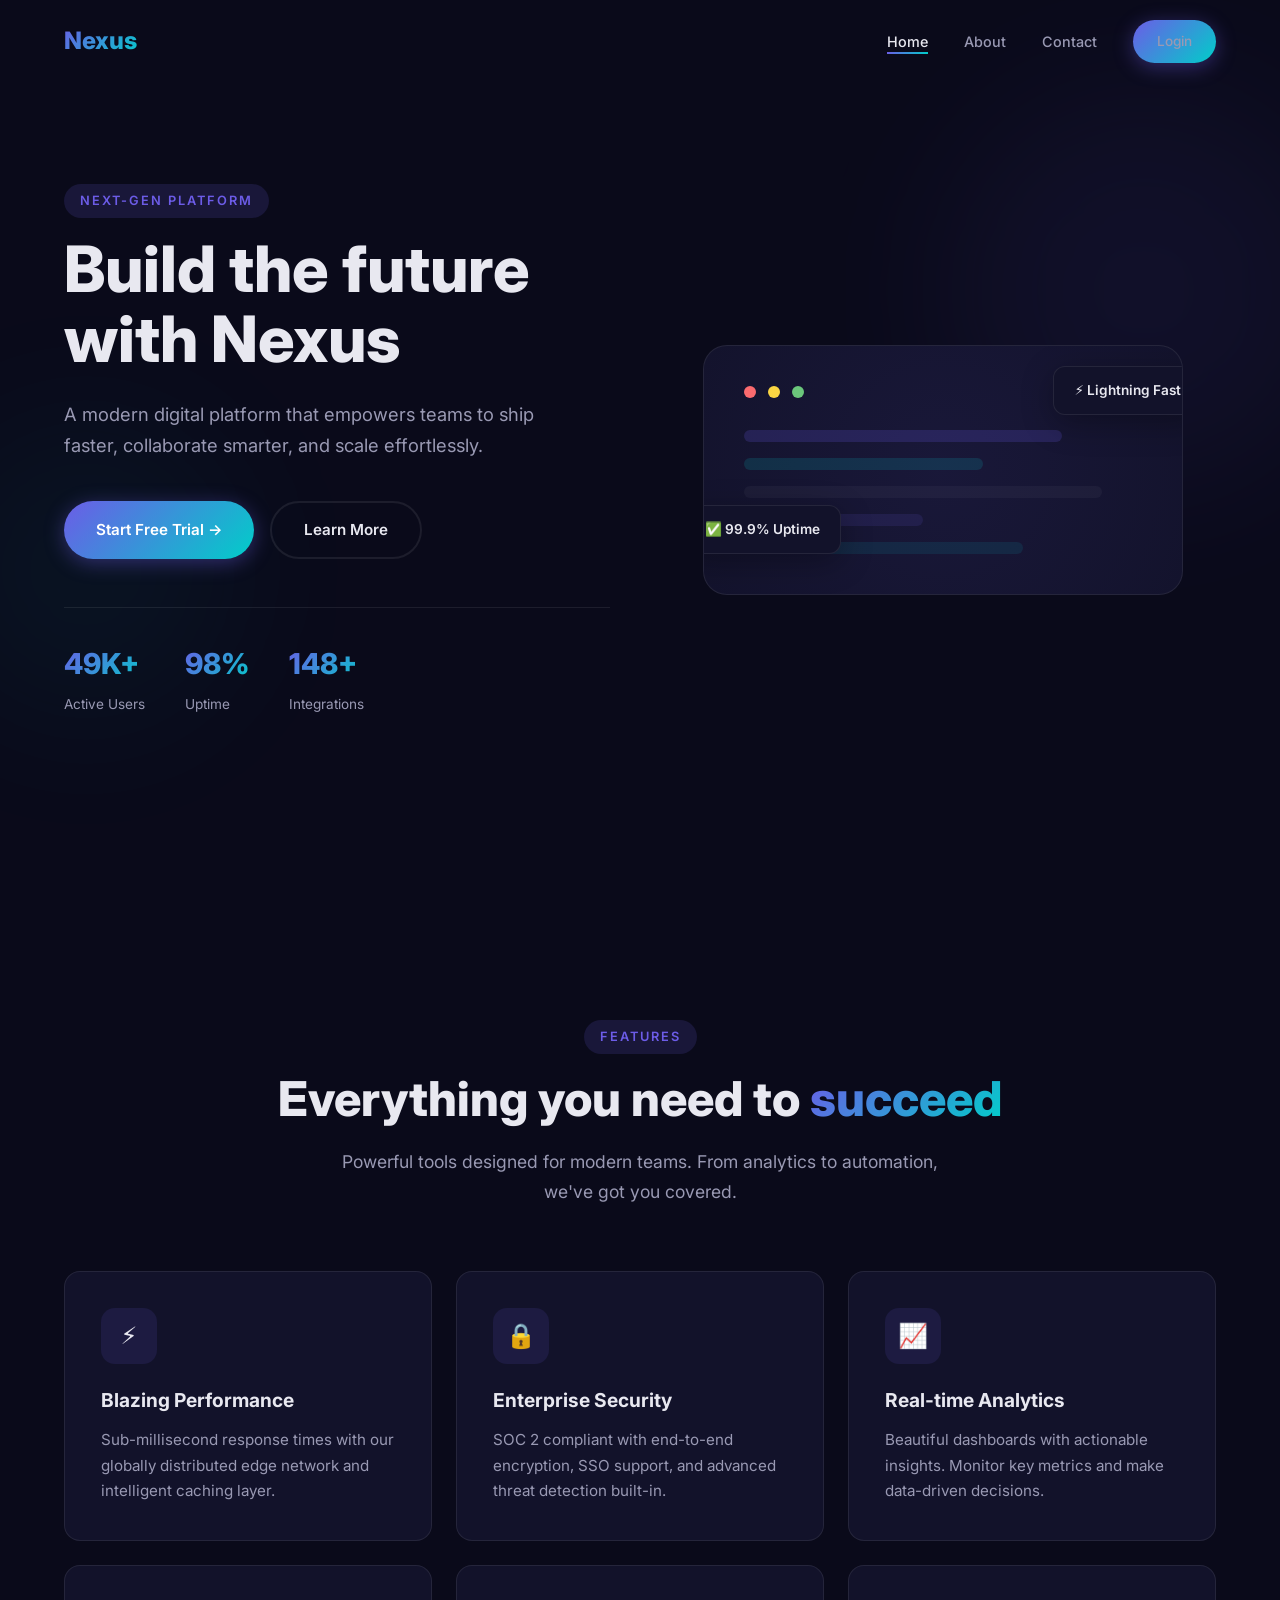
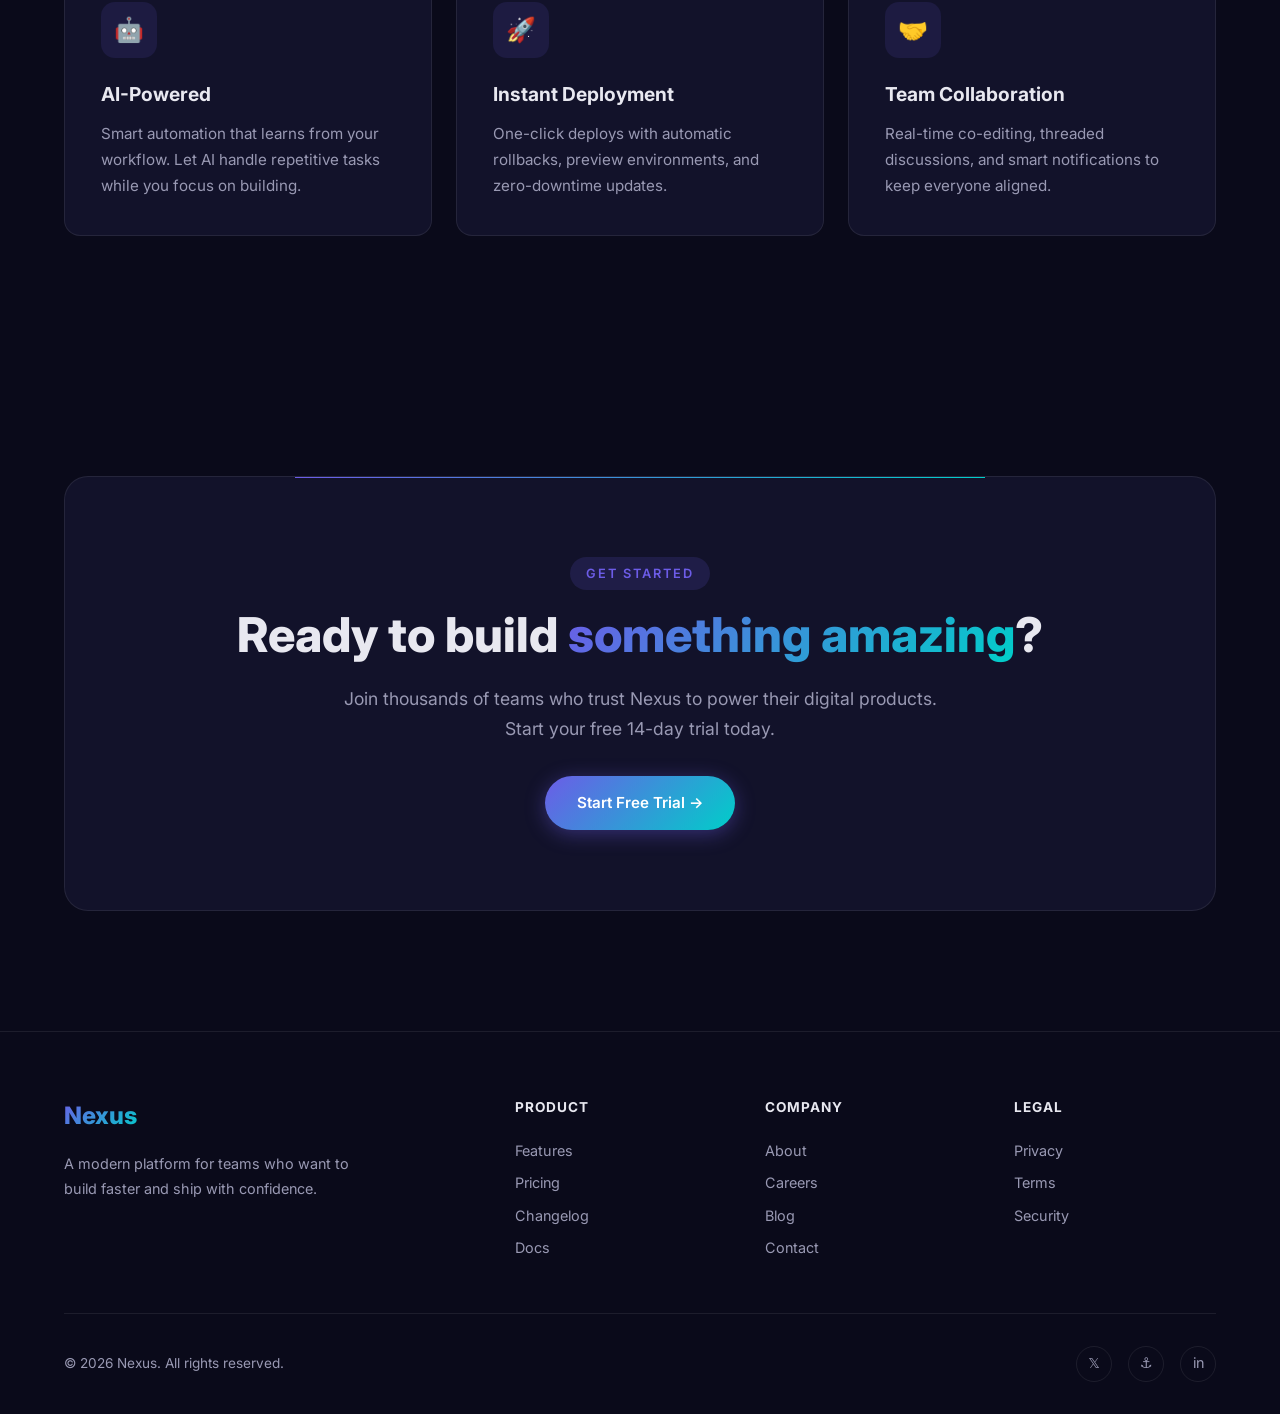
==== commit 13bdafaa: "Add dashboard, auth flow, and payment verification with UTR confirmation - Created dashboard.html wi" ====
--- a/index.html
+++ b/index.html
@@ -18,8 +18,7 @@
         <li><a href="index.html" class="active">Home</a></li>
         <li><a href="about.html">About</a></li>
         <li><a href="contact.html">Contact</a></li>
-        <li><a href="login.html">Login</a></li>
-        <li><a href="payment.html" class="btn btn-primary nav-cta">Pay Now</a></li>
+        <li><a href="login.html" class="btn btn-primary nav-cta">Login</a></li>
       </ul>
       <button class="hamburger" aria-label="Toggle menu">
         <span></span><span></span><span></span>
--- a/css/style.css
+++ b/css/style.css
@@ -1477,3 +1477,437 @@
 @media (max-width: 768px) {
   .trust-grid { grid-template-columns: 1fr 1fr; }
 }
+
+/* ===== Dashboard Page ===== */
+.dashboard-section {
+  padding: 100px 0 80px;
+}
+
+.welcome-banner {
+  background: var(--bg-card);
+  border: 1px solid var(--border);
+  border-radius: 24px;
+  padding: 48px;
+  display: flex;
+  justify-content: space-between;
+  align-items: center;
+  margin-bottom: 32px;
+  position: relative;
+  overflow: hidden;
+}
+
+.welcome-banner::before {
+  content: '';
+  position: absolute;
+  top: 0;
+  left: 0;
+  right: 0;
+  height: 3px;
+  background: var(--gradient);
+}
+
+.welcome-content h1 {
+  font-size: 2rem;
+  font-weight: 800;
+  margin-top: 12px;
+  margin-bottom: 8px;
+}
+
+.welcome-content p {
+  color: var(--text-muted);
+  font-size: 0.95rem;
+}
+
+/* Stats Cards */
+.dash-stats {
+  display: grid;
+  grid-template-columns: repeat(4, 1fr);
+  gap: 20px;
+  margin-bottom: 32px;
+}
+
+.dash-stat-card {
+  background: var(--bg-card);
+  border: 1px solid var(--border);
+  border-radius: var(--radius);
+  padding: 24px;
+  display: flex;
+  gap: 16px;
+  align-items: center;
+  transition: all 0.3s;
+}
+
+.dash-stat-card:hover {
+  border-color: rgba(108, 92, 231, 0.3);
+}
+
+.dash-stat-icon {
+  width: 48px;
+  height: 48px;
+  border-radius: 12px;
+  background: rgba(108, 92, 231, 0.12);
+  display: flex;
+  align-items: center;
+  justify-content: center;
+  font-size: 1.2rem;
+  flex-shrink: 0;
+}
+
+.dash-stat-card h3 {
+  font-size: 1.5rem;
+  font-weight: 800;
+  background: var(--gradient);
+  -webkit-background-clip: text;
+  -webkit-text-fill-color: transparent;
+  background-clip: text;
+}
+
+.dash-stat-card p {
+  color: var(--text-muted);
+  font-size: 0.8rem;
+  margin-top: 2px;
+}
+
+/* Dashboard Grid */
+.dash-grid {
+  display: grid;
+  grid-template-columns: 1fr 1fr;
+  gap: 24px;
+  margin-bottom: 32px;
+}
+
+.dash-card {
+  background: var(--bg-card);
+  border: 1px solid var(--border);
+  border-radius: var(--radius);
+  overflow: hidden;
+}
+
+.dash-card.full-width {
+  grid-column: 1 / -1;
+}
+
+.dash-card-header {
+  display: flex;
+  justify-content: space-between;
+  align-items: center;
+  padding: 24px 28px;
+  border-bottom: 1px solid var(--border);
+}
+
+.dash-card-header h2 {
+  font-size: 1.15rem;
+  font-weight: 700;
+}
+
+.dash-card-body {
+  padding: 28px;
+}
+
+/* Quick Actions */
+.quick-actions-grid {
+  display: grid;
+  grid-template-columns: 1fr 1fr;
+  gap: 12px;
+}
+
+.quick-action {
+  display: flex;
+  flex-direction: column;
+  align-items: center;
+  gap: 10px;
+  padding: 20px 16px;
+  background: var(--bg-glass);
+  border: 1px solid var(--border);
+  border-radius: 12px;
+  transition: all 0.3s;
+  text-align: center;
+}
+
+.quick-action:hover {
+  border-color: var(--primary);
+  background: rgba(108, 92, 231, 0.08);
+}
+
+.quick-action-icon {
+  font-size: 1.5rem;
+}
+
+.quick-action span {
+  font-size: 0.85rem;
+  font-weight: 600;
+}
+
+/* Profile Card */
+.profile-info {
+  display: flex;
+  gap: 16px;
+  align-items: center;
+  margin-bottom: 24px;
+}
+
+.profile-avatar {
+  width: 56px;
+  height: 56px;
+  border-radius: 50%;
+  background: var(--gradient);
+  display: flex;
+  align-items: center;
+  justify-content: center;
+  font-size: 1.5rem;
+  font-weight: 700;
+  color: #fff;
+  flex-shrink: 0;
+}
+
+.profile-details h3 {
+  font-size: 1.1rem;
+  font-weight: 700;
+}
+
+.profile-details p {
+  color: var(--text-muted);
+  font-size: 0.85rem;
+}
+
+.profile-fields {
+  display: flex;
+  flex-direction: column;
+  gap: 12px;
+}
+
+.profile-field {
+  display: flex;
+  justify-content: space-between;
+  padding: 10px 0;
+  border-bottom: 1px solid var(--border);
+  font-size: 0.85rem;
+}
+
+.profile-label {
+  color: var(--text-muted);
+}
+
+.profile-value {
+  font-weight: 600;
+}
+
+.status-active {
+  color: var(--accent);
+}
+
+/* Payment Table */
+.table-wrapper {
+  overflow-x: auto;
+}
+
+.payment-table {
+  width: 100%;
+  border-collapse: collapse;
+}
+
+.payment-table th {
+  text-align: left;
+  padding: 12px 16px;
+  font-size: 0.75rem;
+  font-weight: 700;
+  text-transform: uppercase;
+  letter-spacing: 1px;
+  color: var(--text-muted);
+  border-bottom: 1px solid var(--border);
+}
+
+.payment-table td {
+  padding: 14px 16px;
+  font-size: 0.9rem;
+  border-bottom: 1px solid var(--border);
+}
+
+.payment-table tr:last-child td {
+  border-bottom: none;
+}
+
+.payment-table code {
+  background: var(--bg-glass);
+  padding: 4px 8px;
+  border-radius: 6px;
+  font-size: 0.8rem;
+  font-family: monospace;
+}
+
+.amount-cell {
+  font-weight: 700;
+  color: var(--accent);
+}
+
+.status-badge {
+  display: inline-block;
+  padding: 4px 12px;
+  border-radius: 50px;
+  font-size: 0.75rem;
+  font-weight: 600;
+}
+
+.status-confirmed {
+  background: rgba(107, 203, 119, 0.15);
+  color: #6bcb77;
+}
+
+.status-pending {
+  background: rgba(255, 217, 61, 0.15);
+  color: #ffd93d;
+}
+
+.empty-row td {
+  padding: 0 !important;
+}
+
+.empty-state {
+  text-align: center;
+  padding: 48px 24px;
+}
+
+.empty-icon {
+  font-size: 2.5rem;
+  margin-bottom: 12px;
+  opacity: 0.5;
+}
+
+.empty-state h4 {
+  font-size: 1.1rem;
+  font-weight: 700;
+  margin-bottom: 6px;
+}
+
+.empty-state p {
+  color: var(--text-muted);
+  font-size: 0.85rem;
+}
+
+/* Payment Verification */
+.verify-section {
+  margin-top: 24px;
+}
+
+.verify-divider {
+  display: flex;
+  align-items: center;
+  gap: 12px;
+  margin-bottom: 20px;
+}
+
+.verify-divider::before,
+.verify-divider::after {
+  content: '';
+  flex: 1;
+  height: 1px;
+  background: var(--border);
+}
+
+.verify-divider span {
+  font-size: 0.8rem;
+  font-weight: 700;
+  color: var(--accent);
+  white-space: nowrap;
+  text-transform: uppercase;
+  letter-spacing: 1px;
+}
+
+.verify-form {
+  display: flex;
+  flex-direction: column;
+  gap: 12px;
+}
+
+.utr-input {
+  background: var(--bg-glass) !important;
+  border: 2px solid rgba(0, 206, 201, 0.3) !important;
+  border-radius: 12px !important;
+  padding: 14px 18px !important;
+  color: var(--text) !important;
+  font-family: monospace !important;
+  font-size: 1rem !important;
+  letter-spacing: 1px;
+  text-align: center;
+  transition: border-color 0.3s !important;
+  outline: none !important;
+  width: 100%;
+}
+
+.utr-input:focus {
+  border-color: var(--accent) !important;
+}
+
+.utr-hint {
+  font-size: 0.75rem;
+  color: var(--text-muted);
+  text-align: center;
+  margin-top: 4px;
+}
+
+/* Confirmation Screen */
+.qr-confirmed {
+  text-align: center;
+}
+
+.confirm-animation {
+  margin-bottom: 24px;
+}
+
+.confirm-circle {
+  width: 80px;
+  height: 80px;
+  border-radius: 50%;
+  background: linear-gradient(135deg, #6bcb77, #00cec9);
+  display: flex;
+  align-items: center;
+  justify-content: center;
+  margin: 0 auto;
+  animation: scaleIn 0.5s ease;
+}
+
+.confirm-circle span {
+  font-size: 2rem;
+  color: #fff;
+}
+
+@keyframes scaleIn {
+  0% { transform: scale(0); opacity: 0; }
+  50% { transform: scale(1.2); }
+  100% { transform: scale(1); opacity: 1; }
+}
+
+.confirm-title {
+  font-size: 1.5rem;
+  font-weight: 800;
+  margin-bottom: 8px;
+}
+
+.confirm-subtitle {
+  color: var(--text-muted);
+  font-size: 0.9rem;
+  margin-bottom: 24px;
+}
+
+.confirm-details {
+  text-align: left;
+  margin-bottom: 8px;
+}
+
+/* Dashboard Responsive */
+@media (max-width: 1024px) {
+  .dash-stats { grid-template-columns: repeat(2, 1fr); }
+  .dash-grid { grid-template-columns: 1fr; }
+}
+
+@media (max-width: 768px) {
+  .welcome-banner {
+    flex-direction: column;
+    text-align: center;
+    gap: 20px;
+    padding: 32px 24px;
+  }
+  .welcome-content h1 { font-size: 1.5rem; }
+  .dash-stats { grid-template-columns: 1fr 1fr; }
+  .quick-actions-grid { grid-template-columns: 1fr 1fr; }
+}
